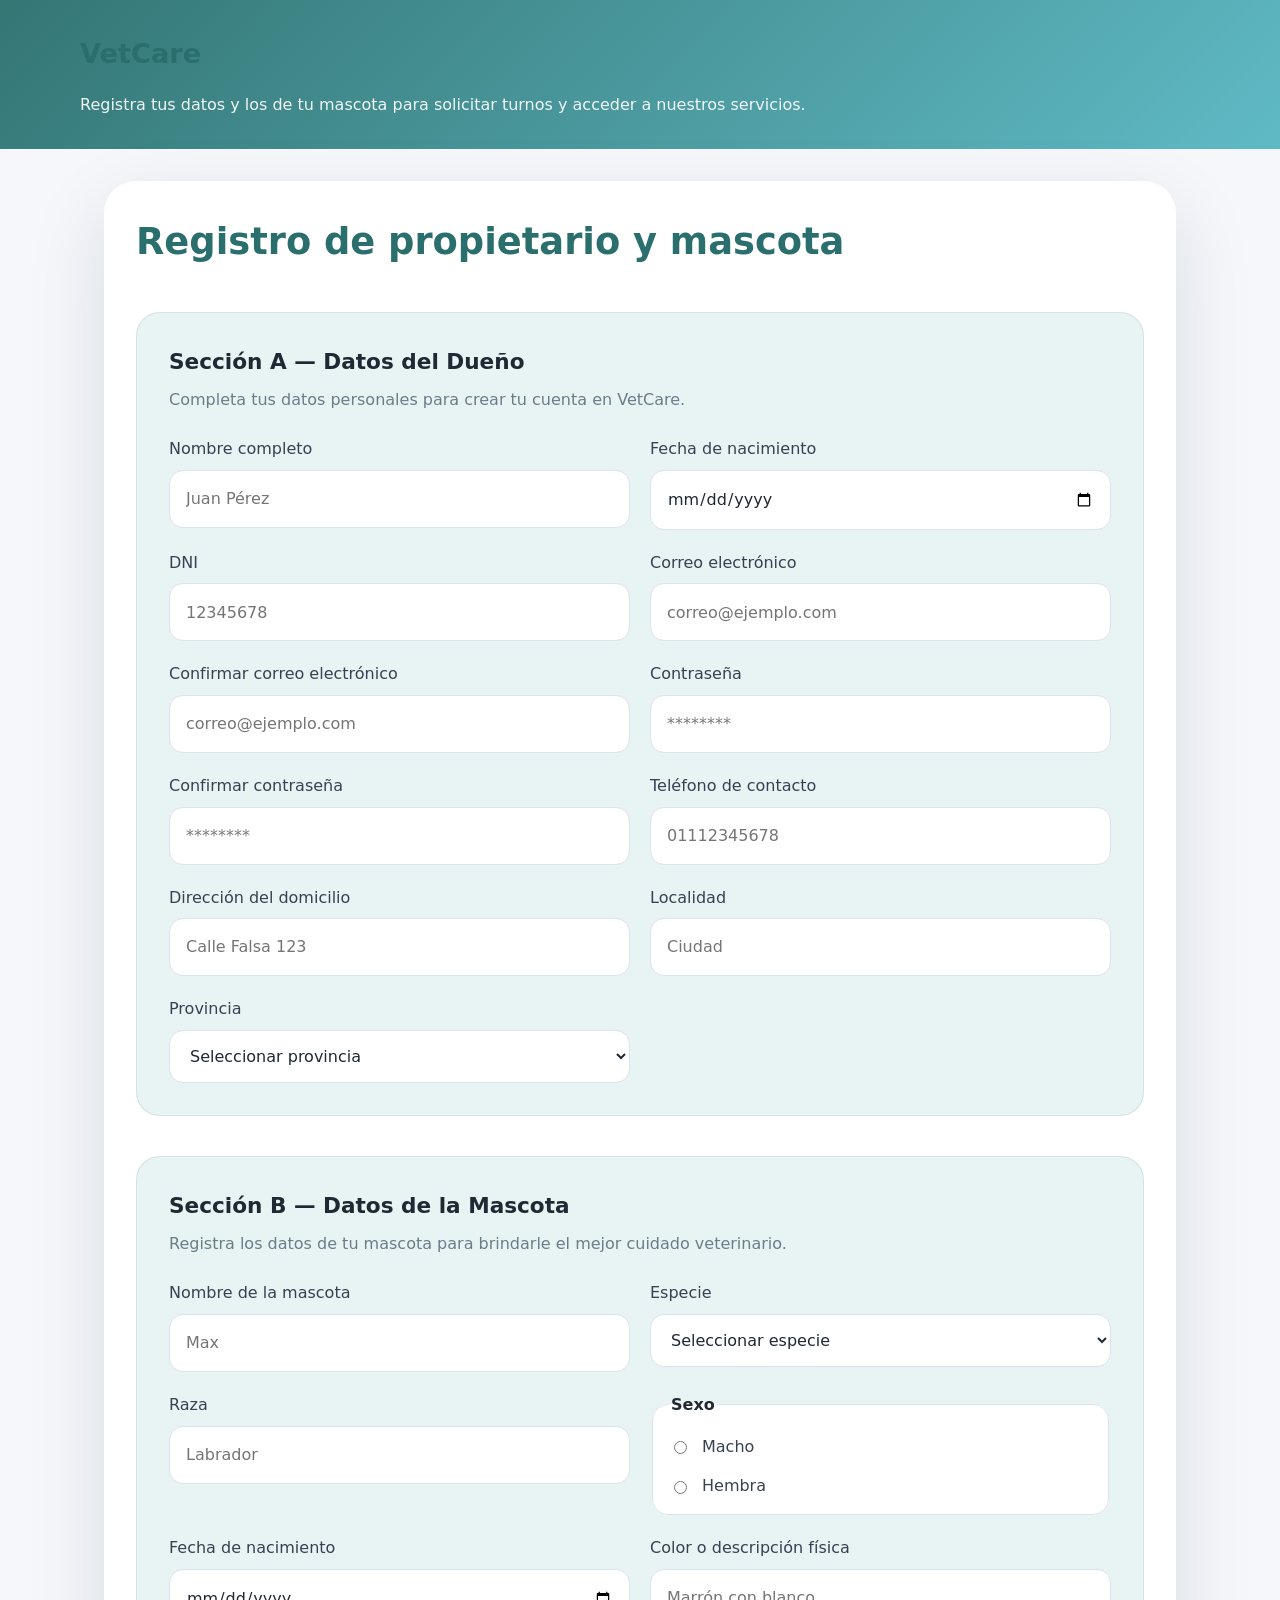
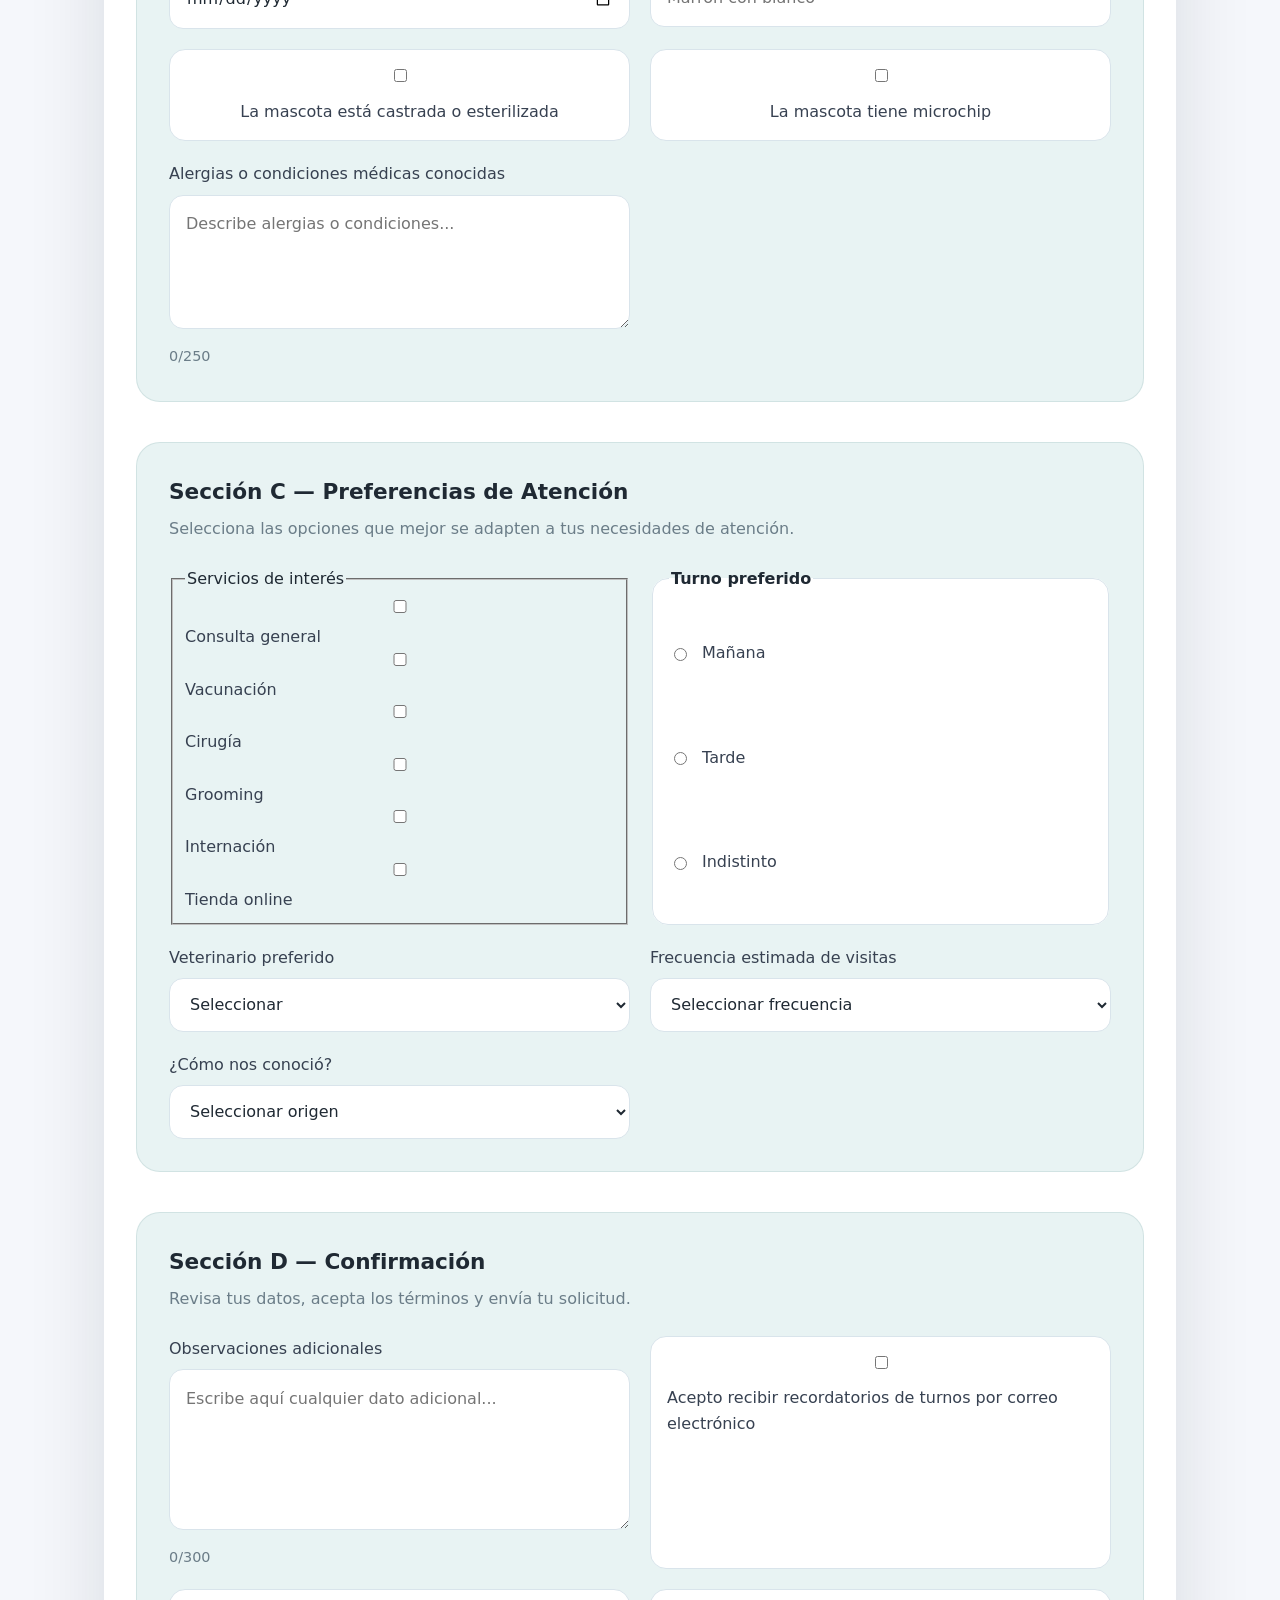
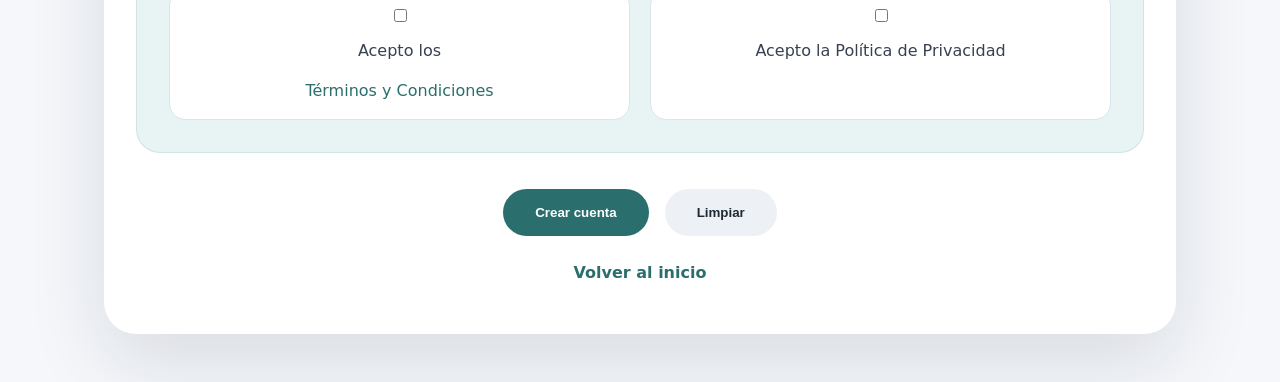
==== registro.html @ 1a6ad90c "etapa2: estructura del formulario de registro con cuatro secciones" ====
<!DOCTYPE html>
<html lang="es">
  <head>
    <meta charset="UTF-8" />
    <meta name="viewport" content="width=device-width, initial-scale=1.0" />
    <title>Registro VetCare</title>
    <link rel="stylesheet" href="registro.css" />
  </head>
  <body>
    <header class="page-header">
      <div class="header-content">
        <a class="brand" href="index.html">VetCare</a>
        <p>Registra tus datos y los de tu mascota para solicitar turnos y acceder a nuestros servicios.</p>
      </div>
    </header>

    <main class="page-wrapper">
      <form class="registration-form" action="#" method="post" novalidate>
        <h1>Registro de propietario y mascota</h1>

        <section class="form-section">
          <div class="section-header">
            <h2>Sección A — Datos del Dueño</h2>
            <p>Completa tus datos personales para crear tu cuenta en VetCare.</p>
          </div>

          <div class="field-grid">
            <label>
              Nombre completo
              <input type="text" name="nombre" required placeholder="Juan Pérez" />
            </label>
            <label>
              Fecha de nacimiento
              <input type="date" name="fecha-nacimiento" required />
            </label>
            <label>
              DNI
              <input type="text" name="dni" required placeholder="12345678" maxlength="12" />
            </label>
            <label>
              Correo electrónico
              <input type="email" name="email" required placeholder="correo@ejemplo.com" />
            </label>
            <label>
              Confirmar correo electrónico
              <input type="email" name="email-confirm" required placeholder="correo@ejemplo.com" />
            </label>
            <label>
              Contraseña
              <input type="password" name="password" required placeholder="********" />
            </label>
            <label>
              Confirmar contraseña
              <input type="password" name="password-confirm" required placeholder="********" />
            </label>
            <label>
              Teléfono de contacto
              <input type="tel" name="telefono" required placeholder="01112345678" />
            </label>
            <label>
              Dirección del domicilio
              <input type="text" name="direccion" required placeholder="Calle Falsa 123" />
            </label>
            <label>
              Localidad
              <input type="text" name="localidad" required placeholder="Ciudad" />
            </label>
            <label>
              Provincia
              <select name="provincia" required>
                <option value="">Seleccionar provincia</option>
                <option>Buenos Aires</option>
                <option>CABA</option>
                <option>Catamarca</option>
                <option>Chaco</option>
                <option>Chubut</option>
                <option>Córdoba</option>
                <option>Corrientes</option>
                <option>Entre Ríos</option>
                <option>Formosa</option>
                <option>Jujuy</option>
                <option>La Pampa</option>
              </select>
            </label>
          </div>
        </section>

        <section class="form-section">
          <div class="section-header">
            <h2>Sección B — Datos de la Mascota</h2>
            <p>Registra los datos de tu mascota para brindarle el mejor cuidado veterinario.</p>
          </div>

          <div class="field-grid">
            <label>
              Nombre de la mascota
              <input type="text" name="mascota-nombre" required placeholder="Max" />
            </label>
            <label>
              Especie
              <select name="mascota-especie" id="especie" required>
                <option value="">Seleccionar especie</option>
                <option>Perro</option>
                <option>Gato</option>
                <option>Ave</option>
                <option>Conejo</option>
                <option>Reptil</option>
                <option>Otro</option>
              </select>
            </label>
            <label class="hidden" id="especie-otro-label">
              Especifique otra especie
              <input type="text" name="mascota-especie-otro" placeholder="Especifique" />
            </label>
            <label>
              Raza
              <input type="text" name="mascota-raza" required placeholder="Labrador" />
            </label>
            <fieldset class="fieldset-inline">
              <legend>Sexo</legend>
              <label><input type="radio" name="mascota-sexo" value="Macho" required /> Macho</label>
              <label><input type="radio" name="mascota-sexo" value="Hembra" /> Hembra</label>
            </fieldset>
            <label>
              Fecha de nacimiento
              <input type="date" name="mascota-fecha" required />
            </label>
            <label>
              Color o descripción física
              <input type="text" name="mascota-color" placeholder="Marrón con blanco" maxlength="120" />
            </label>
            <label class="checkbox-label">
              <input type="checkbox" name="castrado" />
              La mascota está castrada o esterilizada
            </label>
            <label class="checkbox-label">
              <input type="checkbox" name="microchip" id="microchip" />
              La mascota tiene microchip
            </label>
            <label class="hidden" id="chip-numero-label">
              Número de microchip
              <input type="text" name="chip-numero" placeholder="1234-5678-9012" maxlength="20" />
            </label>
            <label class="textarea-label">
              Alergias o condiciones médicas conocidas
              <textarea name="alergias" maxlength="250" rows="4" placeholder="Describe alergias o condiciones..."></textarea>
              <span class="char-counter" data-max="250">0/250</span>
            </label>
          </div>
        </section>

        <section class="form-section">
          <div class="section-header">
            <h2>Sección C — Preferencias de Atención</h2>
            <p>Selecciona las opciones que mejor se adapten a tus necesidades de atención.</p>
          </div>

          <div class="field-grid">
            <fieldset>
              <legend>Servicios de interés</legend>
              <label><input type="checkbox" name="servicios" value="Consulta general" /> Consulta general</label>
              <label><input type="checkbox" name="servicios" value="Vacunación" /> Vacunación</label>
              <label><input type="checkbox" name="servicios" value="Cirugía" /> Cirugía</label>
              <label><input type="checkbox" name="servicios" value="Grooming" /> Grooming</label>
              <label><input type="checkbox" name="servicios" value="Internación" /> Internación</label>
              <label><input type="checkbox" name="servicios" value="Tienda online" /> Tienda online</label>
            </fieldset>

            <fieldset class="fieldset-inline">
              <legend>Turno preferido</legend>
              <label><input type="radio" name="turno" value="Mañana" required /> Mañana</label>
              <label><input type="radio" name="turno" value="Tarde" /> Tarde</label>
              <label><input type="radio" name="turno" value="Indistinto" /> Indistinto</label>
            </fieldset>

            <label>
              Veterinario preferido
              <select name="veterinario" required>
                <option value="">Seleccionar</option>
                <option>Dr. Andrés Molina</option>
                <option>Dra. Sofía Ramírez</option>
                <option>Dr. Martín López</option>
                <option>Sin preferencia</option>
              </select>
            </label>

            <label>
              Frecuencia estimada de visitas
              <select name="frecuencia" required>
                <option value="">Seleccionar frecuencia</option>
                <option>Primera vez</option>
                <option>Mensual</option>
                <option>Cada 3 meses</option>
                <option>Según necesidad</option>
              </select>
            </label>

            <label>
              ¿Cómo nos conoció?
              <select name="conocio" required>
                <option value="">Seleccionar origen</option>
                <option>Redes sociales</option>
                <option>Recomendación</option>
                <option>Búsqueda web</option>
                <option>Pasó por el local</option>
                <option>Otro</option>
              </select>
            </label>
          </div>
        </section>

        <section class="form-section">
          <div class="section-header">
            <h2>Sección D — Confirmación</h2>
            <p>Revisa tus datos, acepta los términos y envía tu solicitud.</p>
          </div>

          <div class="field-grid">
            <label class="textarea-label">
              Observaciones adicionales
              <textarea name="observaciones" maxlength="300" rows="5" placeholder="Escribe aquí cualquier dato adicional..."></textarea>
              <span class="char-counter" data-max="300">0/300</span>
            </label>

            <label class="checkbox-label">
              <input type="checkbox" name="recordatorios" /> Acepto recibir recordatorios de turnos por correo electrónico
            </label>
            <label class="checkbox-label">
              <input type="checkbox" name="terminos" required /> Acepto los <a href="#" class="inline-link">Términos y Condiciones</a>
            </label>
            <label class="checkbox-label">
              <input type="checkbox" name="privacidad" required /> Acepto la Política de Privacidad
            </label>
          </div>
        </section>

        <div class="form-actions">
          <button type="submit" class="btn btn-primary">Crear cuenta</button>
          <button type="reset" class="btn btn-secondary">Limpiar</button>
        </div>

        <p class="return-link"><a href="index.html">Volver al inicio</a></p>
      </form>
    </main>

    <script>
      const especieSelect = document.getElementById('especie');
      const especieOtroLabel = document.getElementById('especie-otro-label');
      const microchipCheckbox = document.getElementById('microchip');
      const chipNumeroLabel = document.getElementById('chip-numero-label');
      const charCounters = document.querySelectorAll('.char-counter');

      function toggleField(select, targetId, value) {
        const target = document.getElementById(targetId);
        target.classList.toggle('hidden', select.value !== 'Otro');
      }

      especieSelect.addEventListener('change', () => {
        const show = especieSelect.value === 'Otro';
        especieOtroLabel.classList.toggle('hidden', !show);
      });

      microchipCheckbox.addEventListener('change', () => {
        chipNumeroLabel.classList.toggle('hidden', !microchipCheckbox.checked);
      });

      charCounters.forEach(counter => {
        const textarea = counter.parentElement.querySelector('textarea');
        if (!textarea) return;
        textarea.addEventListener('input', () => {
          const max = +counter.dataset.max;
          counter.textContent = `${textarea.value.length}/${max}`;
        });
      });
    </script>
  </body>
</html>
---- registro.css ----
:root {
  --background: #f5f7fb;
  --surface: #ffffff;
  --primary: #2a6f6d;
  --primary-soft: #e8f3f3;
  --accent: #f6a93b;
  --text: #1f2933;
  --muted: #6b7d88;
  --border: #d9e4eb;
  --radius: 20px;
}

* {
  box-sizing: border-box;
}

html, body {
  margin: 0;
  padding: 0;
  min-height: 100%;
  font-family: Inter, system-ui, -apple-system, BlinkMacSystemFont, "Segoe UI", sans-serif;
  background: var(--background);
  color: var(--text);
}

body {
  line-height: 1.6;
}

a {
  color: var(--primary);
  text-decoration: none;
}

.page-header {
  background: linear-gradient(135deg, rgba(42, 111, 109, 0.95), rgba(79, 179, 191, 0.9));
  color: white;
  padding: 2rem 1.5rem;
}

.header-content {
  max-width: 1120px;
  margin: 0 auto;
}

.header-content .brand {
  display: inline-flex;
  align-items: center;
  gap: 0.75rem;
  font-size: 1.7rem;
  font-weight: 800;
}

.header-content p {
  margin: 1rem 0 0;
  max-width: 760px;
  color: rgba(255,255,255,0.92);
}

.page-wrapper {
  max-width: 1120px;
  margin: 0 auto;
  padding: 2rem 1.5rem 3rem;
}

.registration-form {
  background: var(--surface);
  border-radius: 32px;
  padding: 2rem;
  box-shadow: 0 28px 80px rgba(15, 23, 42, 0.12);
}

.registration-form h1 {
  margin: 0 0 1rem;
  font-size: 2.3rem;
  color: var(--primary);
}

.form-section {
  margin-top: 2.5rem;
  padding: 2rem;
  background: var(--primary-soft);
  border-radius: 24px;
  border: 1px solid rgba(42, 111, 109, 0.12);
}

.section-header h2 {
  margin: 0 0 0.45rem;
  font-size: 1.35rem;
}

.section-header p {
  margin: 0;
  color: var(--muted);
}

.field-grid {
  display: grid;
  gap: 1.25rem;
  margin-top: 1.5rem;
  grid-template-columns: repeat(2, minmax(0, 1fr));
}

label {
  display: flex;
  flex-direction: column;
  gap: 0.5rem;
  font-weight: 500;
  color: #374151;
}

input[type="text"],
input[type="email"],
input[type="password"],
input[type="tel"],
input[type="date"],
select,
textarea {
  width: 100%;
  padding: 0.95rem 1rem;
  border: 1px solid var(--border);
  border-radius: 14px;
  background: white;
  font: inherit;
  color: var(--text);
}

input:focus,
select:focus,
textarea:focus {
  outline: 2px solid rgba(46, 123, 117, 0.22);
  outline-offset: 2px;
}

.fieldset-inline {
  border: 1px solid var(--border);
  border-radius: 16px;
  padding: 1rem;
  display: grid;
  gap: 0.85rem;
  background: white;
}

.fieldset-inline legend {
  font-weight: 700;
  color: var(--text);
}

.fieldset-inline label {
  flex-direction: row;
  align-items: center;
  gap: 0.75rem;
  font-weight: 500;
}

.checkbox-label {
  display: flex;
  align-items: center;
  gap: 0.85rem;
  background: white;
  border: 1px solid var(--border);
  border-radius: 16px;
  padding: 1rem;
}

.checkbox-label input {
  width: auto;
}

.textarea-label {
  position: relative;
}

.textarea-label textarea {
  min-height: 120px;
  resize: vertical;
}

.char-counter {
  margin-top: 0.5rem;
  font-size: 0.9rem;
  color: var(--muted);
  display: inline-block;
}

.form-actions {
  display: flex;
  justify-content: center;
  gap: 1rem;
  margin-top: 2.25rem;
  flex-wrap: wrap;
}

.btn {
  padding: 1rem 2rem;
  border: none;
  border-radius: 999px;
  cursor: pointer;
  font-weight: 700;
  transition: transform 0.2s ease, filter 0.2s ease;
}

.btn-primary {
  background: var(--primary);
  color: white;
}

.btn-secondary {
  background: #edf1f5;
  color: var(--text);
}

.btn:hover {
  transform: translateY(-1px);
}

.return-link {
  text-align: center;
  margin-top: 1.5rem;
}

.return-link a {
  color: var(--primary);
  font-weight: 700;
}

.hidden {
  display: none !important;
}

@media (max-width: 980px) {
  .field-grid {
    grid-template-columns: 1fr;
  }
}

@media (max-width: 680px) {
  .page-header,
  .page-wrapper {
    padding-left: 1rem;
    padding-right: 1rem;
  }

  .registration-form {
    padding: 1.5rem;
  }

  .form-section {
    padding: 1.5rem;
  }
}
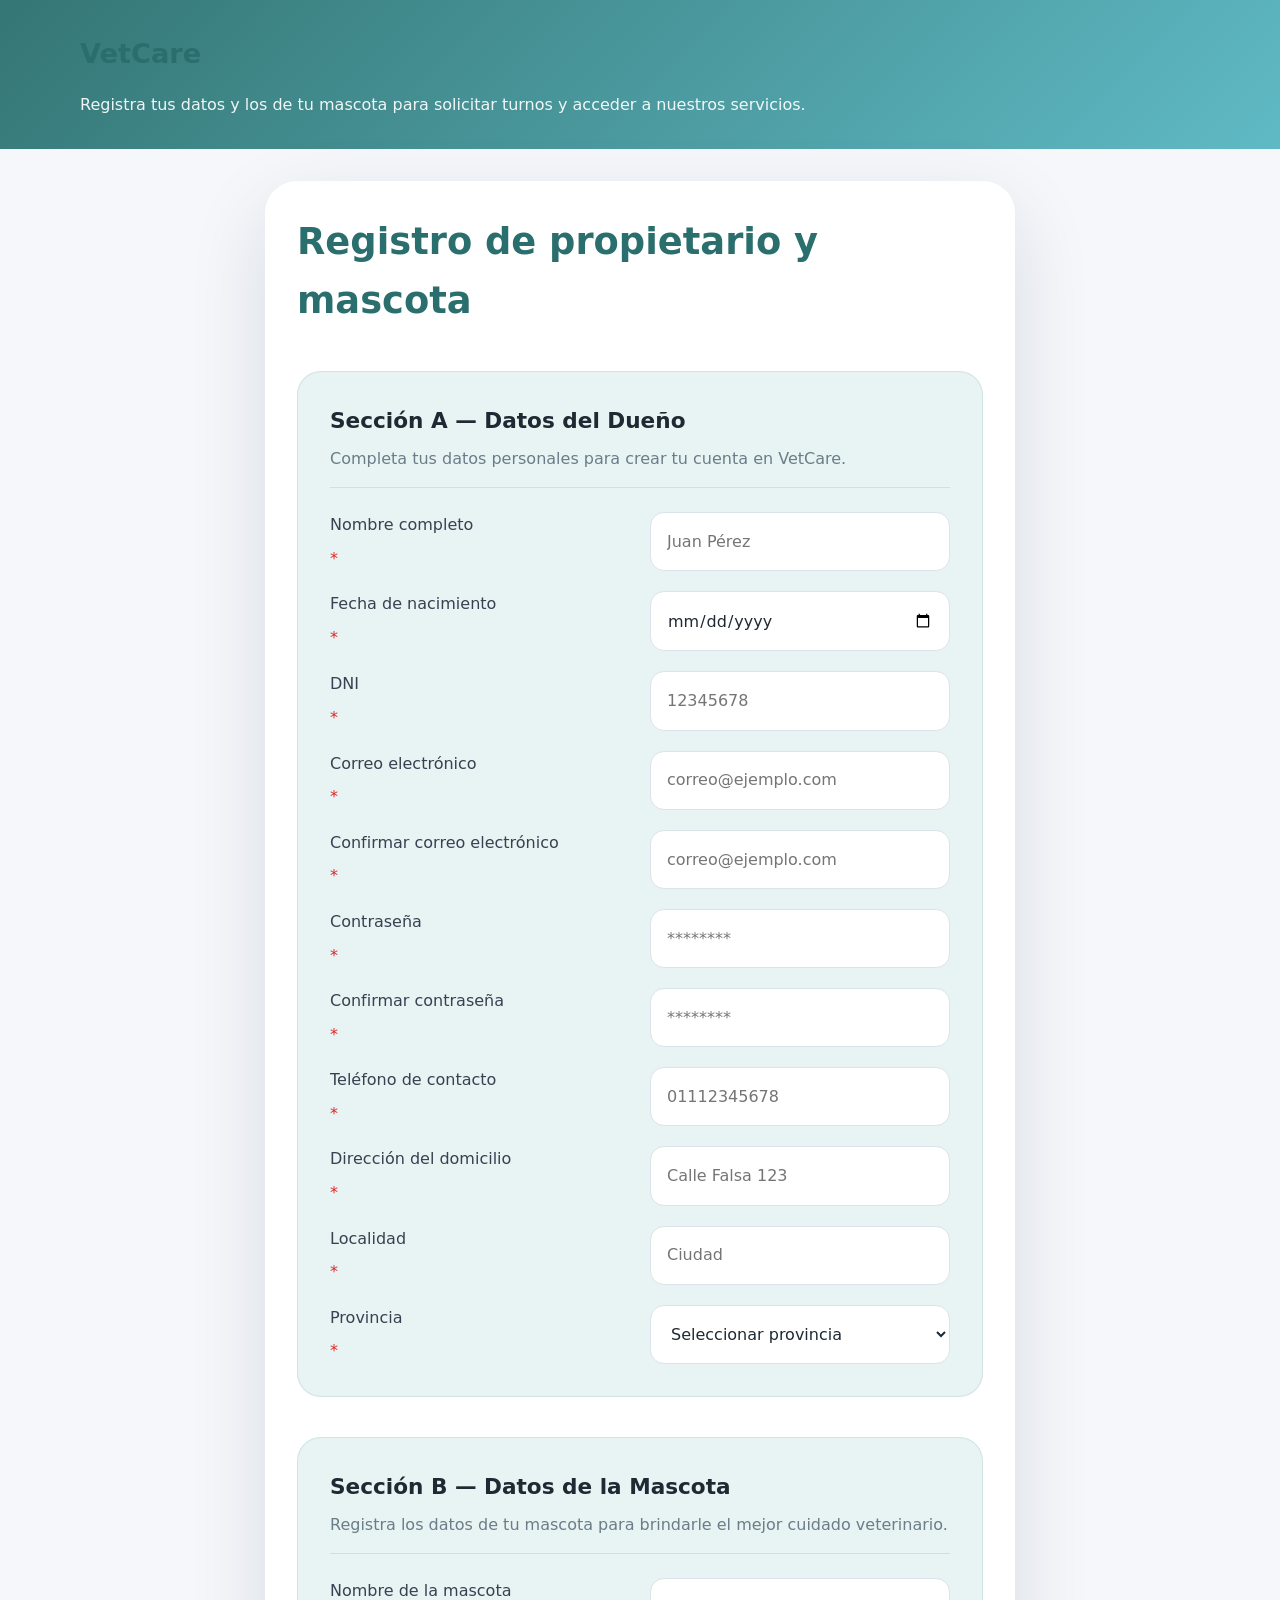
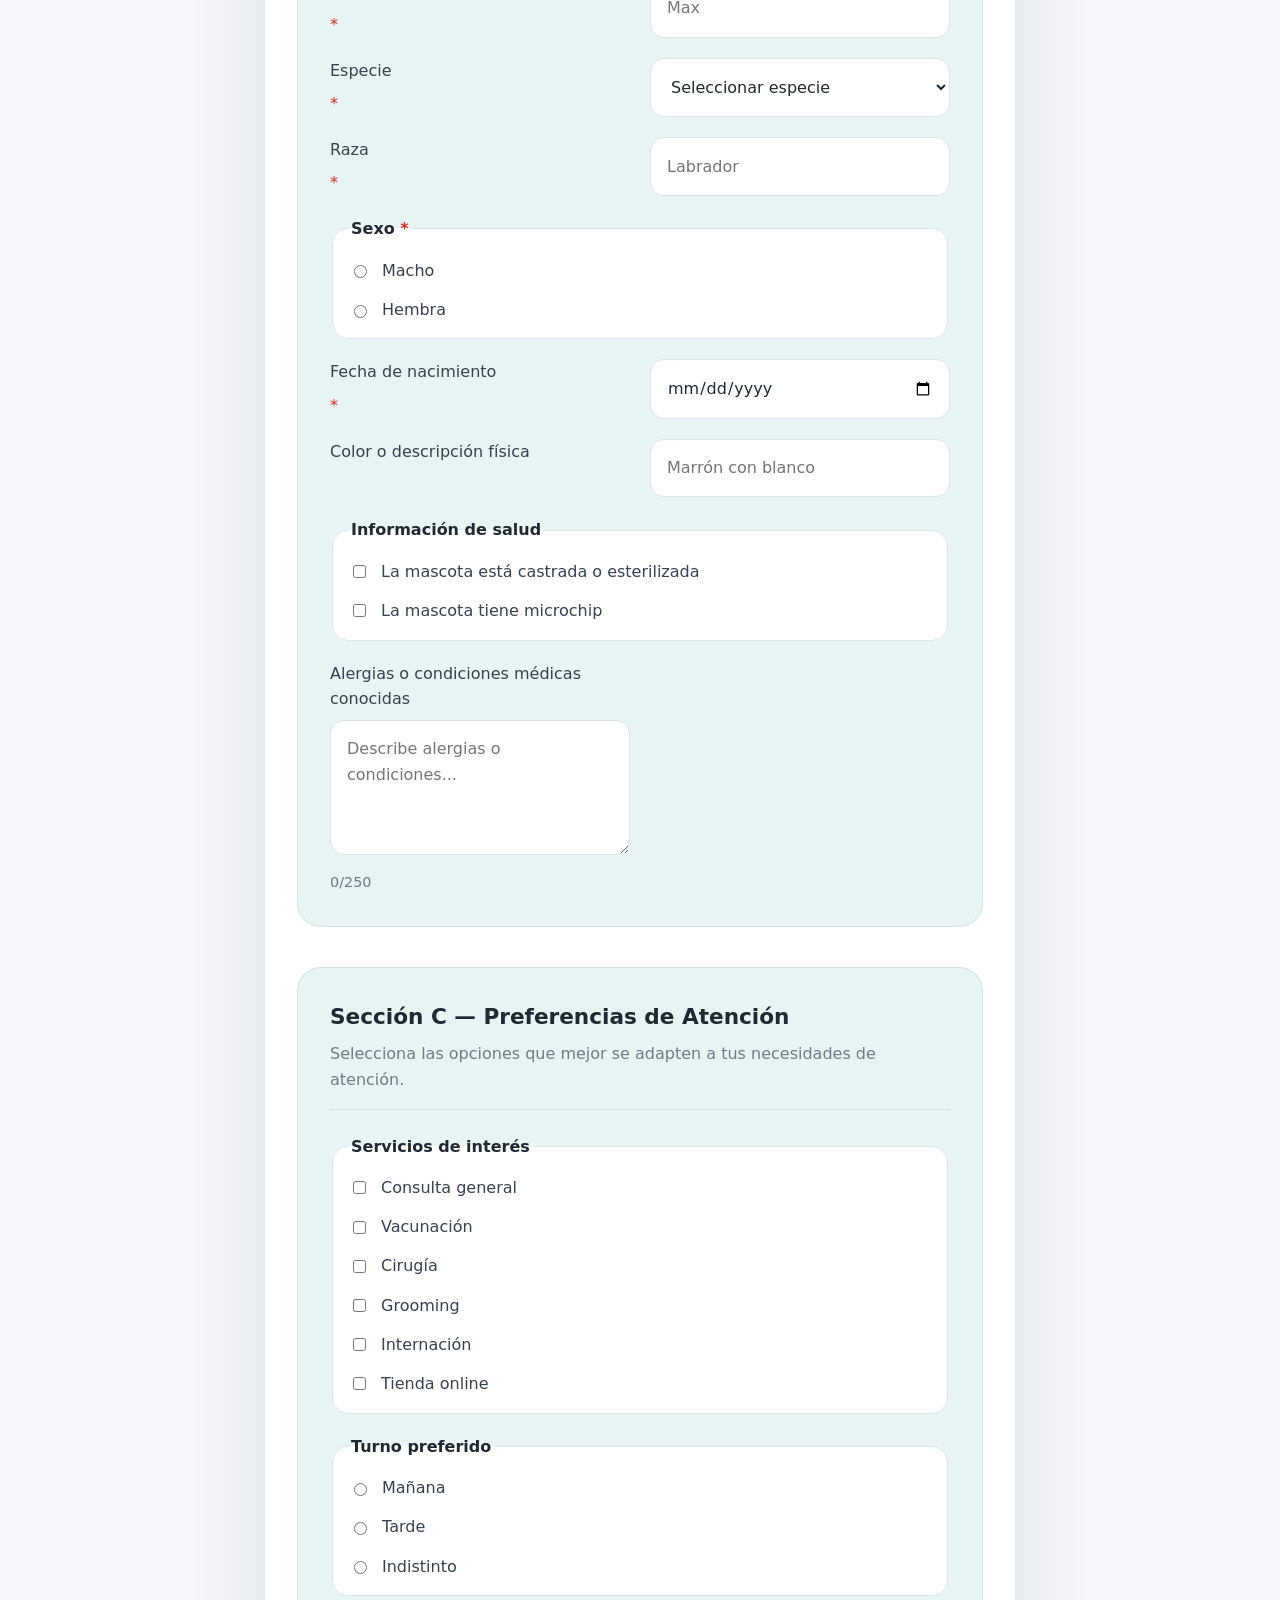
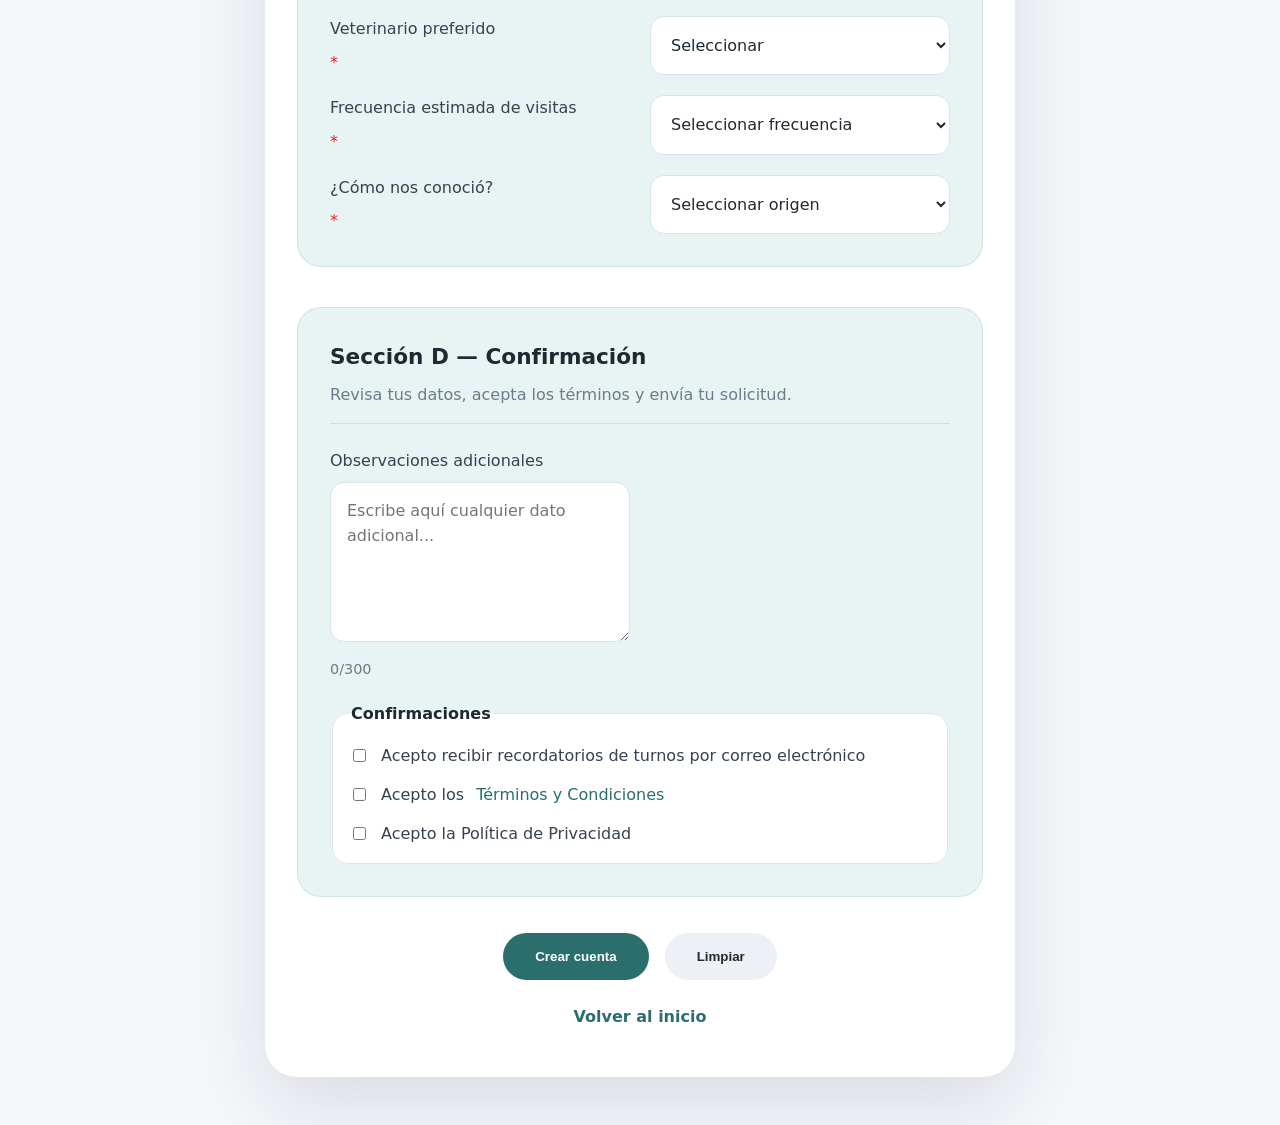
==== commit d87e1dd5: "Etapa 2: Mejora visual de la seccion de registros" ====
--- a/registro.html
+++ b/registro.html
@@ -25,63 +25,51 @@
           </div>
 
           <div class="field-grid">
-            <label>
-              Nombre completo
-              <input type="text" name="nombre" required placeholder="Juan Pérez" />
-            </label>
-            <label>
-              Fecha de nacimiento
-              <input type="date" name="fecha-nacimiento" required />
-            </label>
-            <label>
-              DNI
-              <input type="text" name="dni" required placeholder="12345678" maxlength="12" />
-            </label>
-            <label>
-              Correo electrónico
-              <input type="email" name="email" required placeholder="correo@ejemplo.com" />
-            </label>
-            <label>
-              Confirmar correo electrónico
-              <input type="email" name="email-confirm" required placeholder="correo@ejemplo.com" />
-            </label>
-            <label>
-              Contraseña
-              <input type="password" name="password" required placeholder="********" />
-            </label>
-            <label>
-              Confirmar contraseña
-              <input type="password" name="password-confirm" required placeholder="********" />
-            </label>
-            <label>
-              Teléfono de contacto
-              <input type="tel" name="telefono" required placeholder="01112345678" />
-            </label>
-            <label>
-              Dirección del domicilio
-              <input type="text" name="direccion" required placeholder="Calle Falsa 123" />
-            </label>
-            <label>
-              Localidad
-              <input type="text" name="localidad" required placeholder="Ciudad" />
-            </label>
-            <label>
-              Provincia
-              <select name="provincia" required>
-                <option value="">Seleccionar provincia</option>
-                <option>Buenos Aires</option>
-                <option>CABA</option>
-                <option>Catamarca</option>
-                <option>Chaco</option>
-                <option>Chubut</option>
-                <option>Córdoba</option>
-                <option>Corrientes</option>
-                <option>Entre Ríos</option>
-                <option>Formosa</option>
-                <option>Jujuy</option>
-                <option>La Pampa</option>
-              </select>
-            </label>
+            <label for="nombre">Nombre completo <span class="required">*</span></label>
+            <input id="nombre" type="text" name="nombre" required placeholder="Juan Pérez" />
+
+            <label for="fecha-nacimiento">Fecha de nacimiento <span class="required">*</span></label>
+            <input id="fecha-nacimiento" type="date" name="fecha-nacimiento" required />
+
+            <label for="dni">DNI <span class="required">*</span></label>
+            <input id="dni" type="text" name="dni" required placeholder="12345678" maxlength="12" />
+
+            <label for="email">Correo electrónico <span class="required">*</span></label>
+            <input id="email" type="email" name="email" required placeholder="correo@ejemplo.com" />
+
+            <label for="email-confirm">Confirmar correo electrónico <span class="required">*</span></label>
+            <input id="email-confirm" type="email" name="email-confirm" required placeholder="correo@ejemplo.com" />
+
+            <label for="password">Contraseña <span class="required">*</span></label>
+            <input id="password" type="password" name="password" required placeholder="********" />
+
+            <label for="password-confirm">Confirmar contraseña <span class="required">*</span></label>
+            <input id="password-confirm" type="password" name="password-confirm" required placeholder="********" />
+
+            <label for="telefono">Teléfono de contacto <span class="required">*</span></label>
+            <input id="telefono" type="tel" name="telefono" required placeholder="01112345678" />
+
+            <label for="direccion">Dirección del domicilio <span class="required">*</span></label>
+            <input id="direccion" type="text" name="direccion" required placeholder="Calle Falsa 123" />
+
+            <label for="localidad">Localidad <span class="required">*</span></label>
+            <input id="localidad" type="text" name="localidad" required placeholder="Ciudad" />
+
+            <label for="provincia">Provincia <span class="required">*</span></label>
+            <select id="provincia" name="provincia" required>
+              <option value="">Seleccionar provincia</option>
+              <option>Buenos Aires</option>
+              <option>CABA</option>
+              <option>Catamarca</option>
+              <option>Chaco</option>
+              <option>Chubut</option>
+              <option>Córdoba</option>
+              <option>Corrientes</option>
+              <option>Entre Ríos</option>
+              <option>Formosa</option>
+              <option>Jujuy</option>
+              <option>La Pampa</option>
+            </select>
           </div>
         </section>
 
@@ -92,58 +80,54 @@
           </div>
 
           <div class="field-grid">
-            <label>
-              Nombre de la mascota
-              <input type="text" name="mascota-nombre" required placeholder="Max" />
-            </label>
-            <label>
-              Especie
-              <select name="mascota-especie" id="especie" required>
-                <option value="">Seleccionar especie</option>
-                <option>Perro</option>
-                <option>Gato</option>
-                <option>Ave</option>
-                <option>Conejo</option>
-                <option>Reptil</option>
-                <option>Otro</option>
-              </select>
-            </label>
-            <label class="hidden" id="especie-otro-label">
+            <label for="mascota-nombre">Nombre de la mascota <span class="required">*</span></label>
+            <input id="mascota-nombre" type="text" name="mascota-nombre" required placeholder="Max" />
+
+            <label for="especie">Especie <span class="required">*</span></label>
+            <select id="especie" name="mascota-especie" required>
+              <option value="">Seleccionar especie</option>
+              <option>Perro</option>
+              <option>Gato</option>
+              <option>Ave</option>
+              <option>Conejo</option>
+              <option>Reptil</option>
+              <option>Otro</option>
+            </select>
+
+            <label for="especie-otro" class="hidden" id="especie-otro-label">
               Especifique otra especie
-              <input type="text" name="mascota-especie-otro" placeholder="Especifique" />
-            </label>
-            <label>
-              Raza
-              <input type="text" name="mascota-raza" required placeholder="Labrador" />
-            </label>
+              <input id="especie-otro" type="text" name="mascota-especie-otro" placeholder="Especifique" />
+            </label>
+
+            <label for="mascota-raza">Raza <span class="required">*</span></label>
+            <input id="mascota-raza" type="text" name="mascota-raza" required placeholder="Labrador" />
+
             <fieldset class="fieldset-inline">
-              <legend>Sexo</legend>
-              <label><input type="radio" name="mascota-sexo" value="Macho" required /> Macho</label>
-              <label><input type="radio" name="mascota-sexo" value="Hembra" /> Hembra</label>
-            </fieldset>
-            <label>
-              Fecha de nacimiento
-              <input type="date" name="mascota-fecha" required />
-            </label>
-            <label>
-              Color o descripción física
-              <input type="text" name="mascota-color" placeholder="Marrón con blanco" maxlength="120" />
-            </label>
-            <label class="checkbox-label">
-              <input type="checkbox" name="castrado" />
-              La mascota está castrada o esterilizada
-            </label>
-            <label class="checkbox-label">
-              <input type="checkbox" name="microchip" id="microchip" />
-              La mascota tiene microchip
-            </label>
-            <label class="hidden" id="chip-numero-label">
+              <legend>Sexo <span class="required">*</span></legend>
+              <label for="sexo-macho"><input id="sexo-macho" type="radio" name="mascota-sexo" value="Macho" required /> Macho</label>
+              <label for="sexo-hembra"><input id="sexo-hembra" type="radio" name="mascota-sexo" value="Hembra" /> Hembra</label>
+            </fieldset>
+
+            <label for="mascota-fecha">Fecha de nacimiento <span class="required">*</span></label>
+            <input id="mascota-fecha" type="date" name="mascota-fecha" required />
+
+            <label for="mascota-color">Color o descripción física</label>
+            <input id="mascota-color" type="text" name="mascota-color" placeholder="Marrón con blanco" maxlength="120" />
+
+            <fieldset class="fieldset-inline">
+              <legend>Información de salud</legend>
+              <label for="castrado"><input id="castrado" type="checkbox" name="castrado" /> La mascota está castrada o esterilizada</label>
+              <label for="microchip"><input id="microchip" type="checkbox" name="microchip" /> La mascota tiene microchip</label>
+            </fieldset>
+
+            <label for="chip-numero" class="hidden" id="chip-numero-label">
               Número de microchip
-              <input type="text" name="chip-numero" placeholder="1234-5678-9012" maxlength="20" />
-            </label>
-            <label class="textarea-label">
+              <input id="chip-numero" type="text" name="chip-numero" placeholder="1234-5678-9012" maxlength="20" />
+            </label>
+
+            <label for="alergias" class="textarea-label">
               Alergias o condiciones médicas conocidas
-              <textarea name="alergias" maxlength="250" rows="4" placeholder="Describe alergias o condiciones..."></textarea>
+              <textarea id="alergias" name="alergias" maxlength="250" rows="4" placeholder="Describe alergias o condiciones..."></textarea>
               <span class="char-counter" data-max="250">0/250</span>
             </label>
           </div>
@@ -158,54 +142,48 @@
           <div class="field-grid">
             <fieldset>
               <legend>Servicios de interés</legend>
-              <label><input type="checkbox" name="servicios" value="Consulta general" /> Consulta general</label>
-              <label><input type="checkbox" name="servicios" value="Vacunación" /> Vacunación</label>
-              <label><input type="checkbox" name="servicios" value="Cirugía" /> Cirugía</label>
-              <label><input type="checkbox" name="servicios" value="Grooming" /> Grooming</label>
-              <label><input type="checkbox" name="servicios" value="Internación" /> Internación</label>
-              <label><input type="checkbox" name="servicios" value="Tienda online" /> Tienda online</label>
+              <label for="servicio-consulta"><input id="servicio-consulta" type="checkbox" name="servicios" value="Consulta general" /> Consulta general</label>
+              <label for="servicio-vacuna"><input id="servicio-vacuna" type="checkbox" name="servicios" value="Vacunación" /> Vacunación</label>
+              <label for="servicio-cirugia"><input id="servicio-cirugia" type="checkbox" name="servicios" value="Cirugía" /> Cirugía</label>
+              <label for="servicio-grooming"><input id="servicio-grooming" type="checkbox" name="servicios" value="Grooming" /> Grooming</label>
+              <label for="servicio-internacion"><input id="servicio-internacion" type="checkbox" name="servicios" value="Internación" /> Internación</label>
+              <label for="servicio-tienda"><input id="servicio-tienda" type="checkbox" name="servicios" value="Tienda online" /> Tienda online</label>
             </fieldset>
 
             <fieldset class="fieldset-inline">
               <legend>Turno preferido</legend>
-              <label><input type="radio" name="turno" value="Mañana" required /> Mañana</label>
-              <label><input type="radio" name="turno" value="Tarde" /> Tarde</label>
-              <label><input type="radio" name="turno" value="Indistinto" /> Indistinto</label>
-            </fieldset>
-
-            <label>
-              Veterinario preferido
-              <select name="veterinario" required>
-                <option value="">Seleccionar</option>
-                <option>Dr. Andrés Molina</option>
-                <option>Dra. Sofía Ramírez</option>
-                <option>Dr. Martín López</option>
-                <option>Sin preferencia</option>
-              </select>
-            </label>
-
-            <label>
-              Frecuencia estimada de visitas
-              <select name="frecuencia" required>
-                <option value="">Seleccionar frecuencia</option>
-                <option>Primera vez</option>
-                <option>Mensual</option>
-                <option>Cada 3 meses</option>
-                <option>Según necesidad</option>
-              </select>
-            </label>
-
-            <label>
-              ¿Cómo nos conoció?
-              <select name="conocio" required>
-                <option value="">Seleccionar origen</option>
-                <option>Redes sociales</option>
-                <option>Recomendación</option>
-                <option>Búsqueda web</option>
-                <option>Pasó por el local</option>
-                <option>Otro</option>
-              </select>
-            </label>
+              <label for="turno-manana"><input id="turno-manana" type="radio" name="turno" value="Mañana" required /> Mañana</label>
+              <label for="turno-tarde"><input id="turno-tarde" type="radio" name="turno" value="Tarde" /> Tarde</label>
+              <label for="turno-indistinto"><input id="turno-indistinto" type="radio" name="turno" value="Indistinto" /> Indistinto</label>
+            </fieldset>
+
+            <label for="veterinario">Veterinario preferido <span class="required">*</span></label>
+            <select id="veterinario" name="veterinario" required>
+              <option value="">Seleccionar</option>
+              <option>Dr. Andrés Molina</option>
+              <option>Dra. Sofía Ramírez</option>
+              <option>Dr. Martín López</option>
+              <option>Sin preferencia</option>
+            </select>
+
+            <label for="frecuencia">Frecuencia estimada de visitas <span class="required">*</span></label>
+            <select id="frecuencia" name="frecuencia" required>
+              <option value="">Seleccionar frecuencia</option>
+              <option>Primera vez</option>
+              <option>Mensual</option>
+              <option>Cada 3 meses</option>
+              <option>Según necesidad</option>
+            </select>
+
+            <label for="conocio">¿Cómo nos conoció? <span class="required">*</span></label>
+            <select id="conocio" name="conocio" required>
+              <option value="">Seleccionar origen</option>
+              <option>Redes sociales</option>
+              <option>Recomendación</option>
+              <option>Búsqueda web</option>
+              <option>Pasó por el local</option>
+              <option>Otro</option>
+            </select>
           </div>
         </section>
 
@@ -216,21 +194,18 @@
           </div>
 
           <div class="field-grid">
-            <label class="textarea-label">
+            <label for="observaciones" class="textarea-label">
               Observaciones adicionales
-              <textarea name="observaciones" maxlength="300" rows="5" placeholder="Escribe aquí cualquier dato adicional..."></textarea>
+              <textarea id="observaciones" name="observaciones" maxlength="300" rows="5" placeholder="Escribe aquí cualquier dato adicional..."></textarea>
               <span class="char-counter" data-max="300">0/300</span>
             </label>
 
-            <label class="checkbox-label">
-              <input type="checkbox" name="recordatorios" /> Acepto recibir recordatorios de turnos por correo electrónico
-            </label>
-            <label class="checkbox-label">
-              <input type="checkbox" name="terminos" required /> Acepto los <a href="#" class="inline-link">Términos y Condiciones</a>
-            </label>
-            <label class="checkbox-label">
-              <input type="checkbox" name="privacidad" required /> Acepto la Política de Privacidad
-            </label>
+            <fieldset>
+              <legend>Confirmaciones</legend>
+              <label for="recordatorios"><input id="recordatorios" type="checkbox" name="recordatorios" /> Acepto recibir recordatorios de turnos por correo electrónico</label>
+              <label for="terminos"><input id="terminos" type="checkbox" name="terminos" required /> Acepto los <a href="#" class="inline-link">Términos y Condiciones</a></label>
+              <label for="privacidad"><input id="privacidad" type="checkbox" name="privacidad" required /> Acepto la Política de Privacidad</label>
+            </fieldset>
           </div>
         </section>
 
@@ -249,11 +224,6 @@
       const microchipCheckbox = document.getElementById('microchip');
       const chipNumeroLabel = document.getElementById('chip-numero-label');
       const charCounters = document.querySelectorAll('.char-counter');
-
-      function toggleField(select, targetId, value) {
-        const target = document.getElementById(targetId);
-        target.classList.toggle('hidden', select.value !== 'Otro');
-      }
 
       especieSelect.addEventListener('change', () => {
         const show = especieSelect.value === 'Otro';
--- a/registro.css
+++ b/registro.css
@@ -68,6 +68,8 @@
   border-radius: 32px;
   padding: 2rem;
   box-shadow: 0 28px 80px rgba(15, 23, 42, 0.12);
+  max-width: 750px;
+  margin: 0 auto;
 }
 
 .registration-form h1 {
@@ -84,6 +86,12 @@
   border: 1px solid rgba(42, 111, 109, 0.12);
 }
 
+.section-header {
+  border-bottom: 1px solid rgba(42, 111, 109, 0.14);
+  padding-bottom: 1rem;
+  margin-bottom: 1.5rem;
+}
+
 .section-header h2 {
   margin: 0 0 0.45rem;
   font-size: 1.35rem;
@@ -107,6 +115,10 @@
   gap: 0.5rem;
   font-weight: 500;
   color: #374151;
+}
+
+.required {
+  color: #dc2626;
 }
 
 input[type="text"],
@@ -123,16 +135,33 @@
   background: white;
   font: inherit;
   color: var(--text);
-}
-
-input:focus,
+  transition: border-color 0.2s ease, box-shadow 0.2s ease;
+}
+
+input[type="text"]:focus,
+input[type="email"]:focus,
+input[type="password"]:focus,
+input[type="tel"]:focus,
+input[type="date"]:focus,
 select:focus,
 textarea:focus {
-  outline: 2px solid rgba(46, 123, 117, 0.22);
-  outline-offset: 2px;
-}
-
-.fieldset-inline {
+  border-color: var(--primary);
+  box-shadow: 0 0 0 4px rgba(42, 111, 109, 0.15);
+  outline: none;
+}
+
+.campo-error {
+  border-color: #dc2626 !important;
+  box-shadow: 0 0 0 4px rgba(220, 38, 38, 0.12) !important;
+}
+
+.campo-ok {
+  border-color: #16a34a !important;
+  box-shadow: 0 0 0 4px rgba(22, 163, 74, 0.14) !important;
+}
+
+.fieldset-inline,
+form fieldset {
   border: 1px solid var(--border);
   border-radius: 16px;
   padding: 1rem;
@@ -141,12 +170,18 @@
   background: white;
 }
 
-.fieldset-inline legend {
+form fieldset {
+  grid-column: span 2;
+}
+
+.fieldset-inline legend,
+form fieldset legend {
   font-weight: 700;
   color: var(--text);
 }
 
-.fieldset-inline label {
+.fieldset-inline label,
+form fieldset label {
   flex-direction: row;
   align-items: center;
   gap: 0.75rem;
@@ -229,6 +264,11 @@
 }
 
 @media (max-width: 980px) {
+  .field-grid,
+  form fieldset {
+    grid-column: span 1;
+  }
+
   .field-grid {
     grid-template-columns: 1fr;
   }
